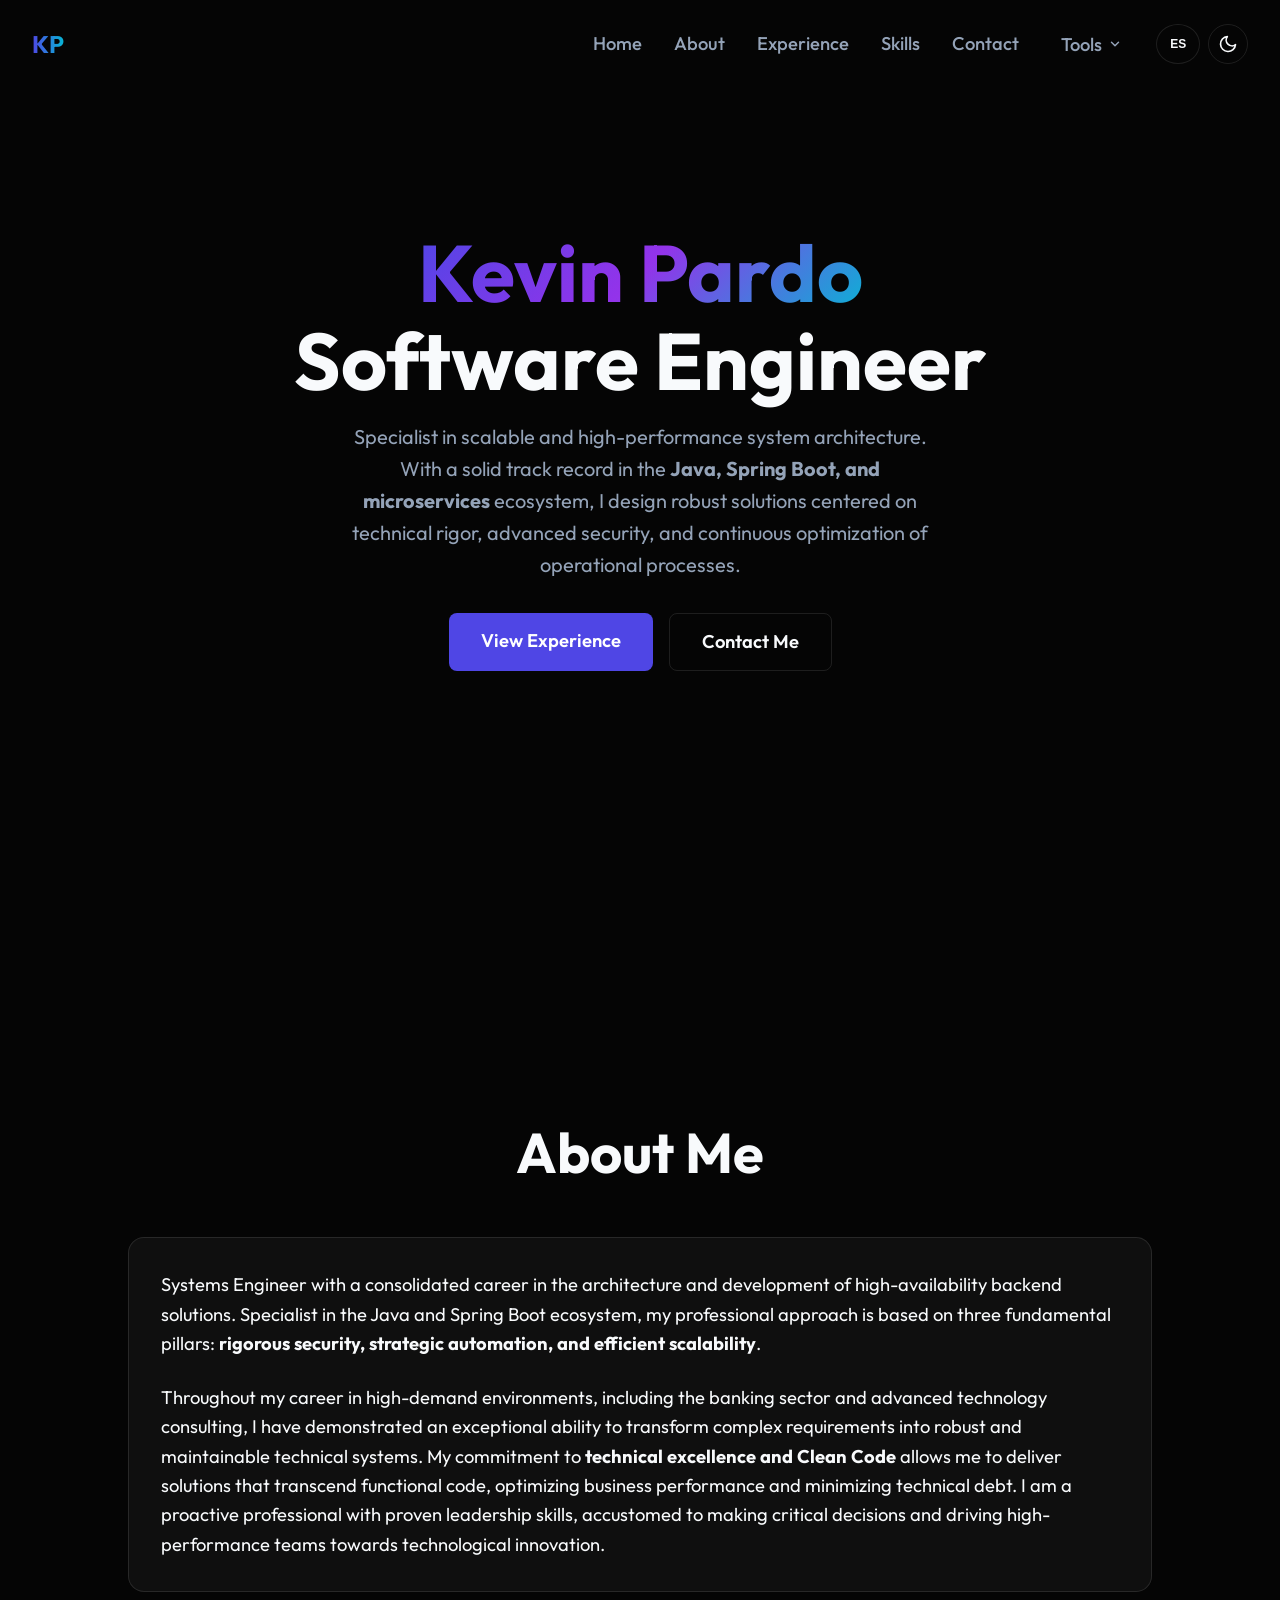
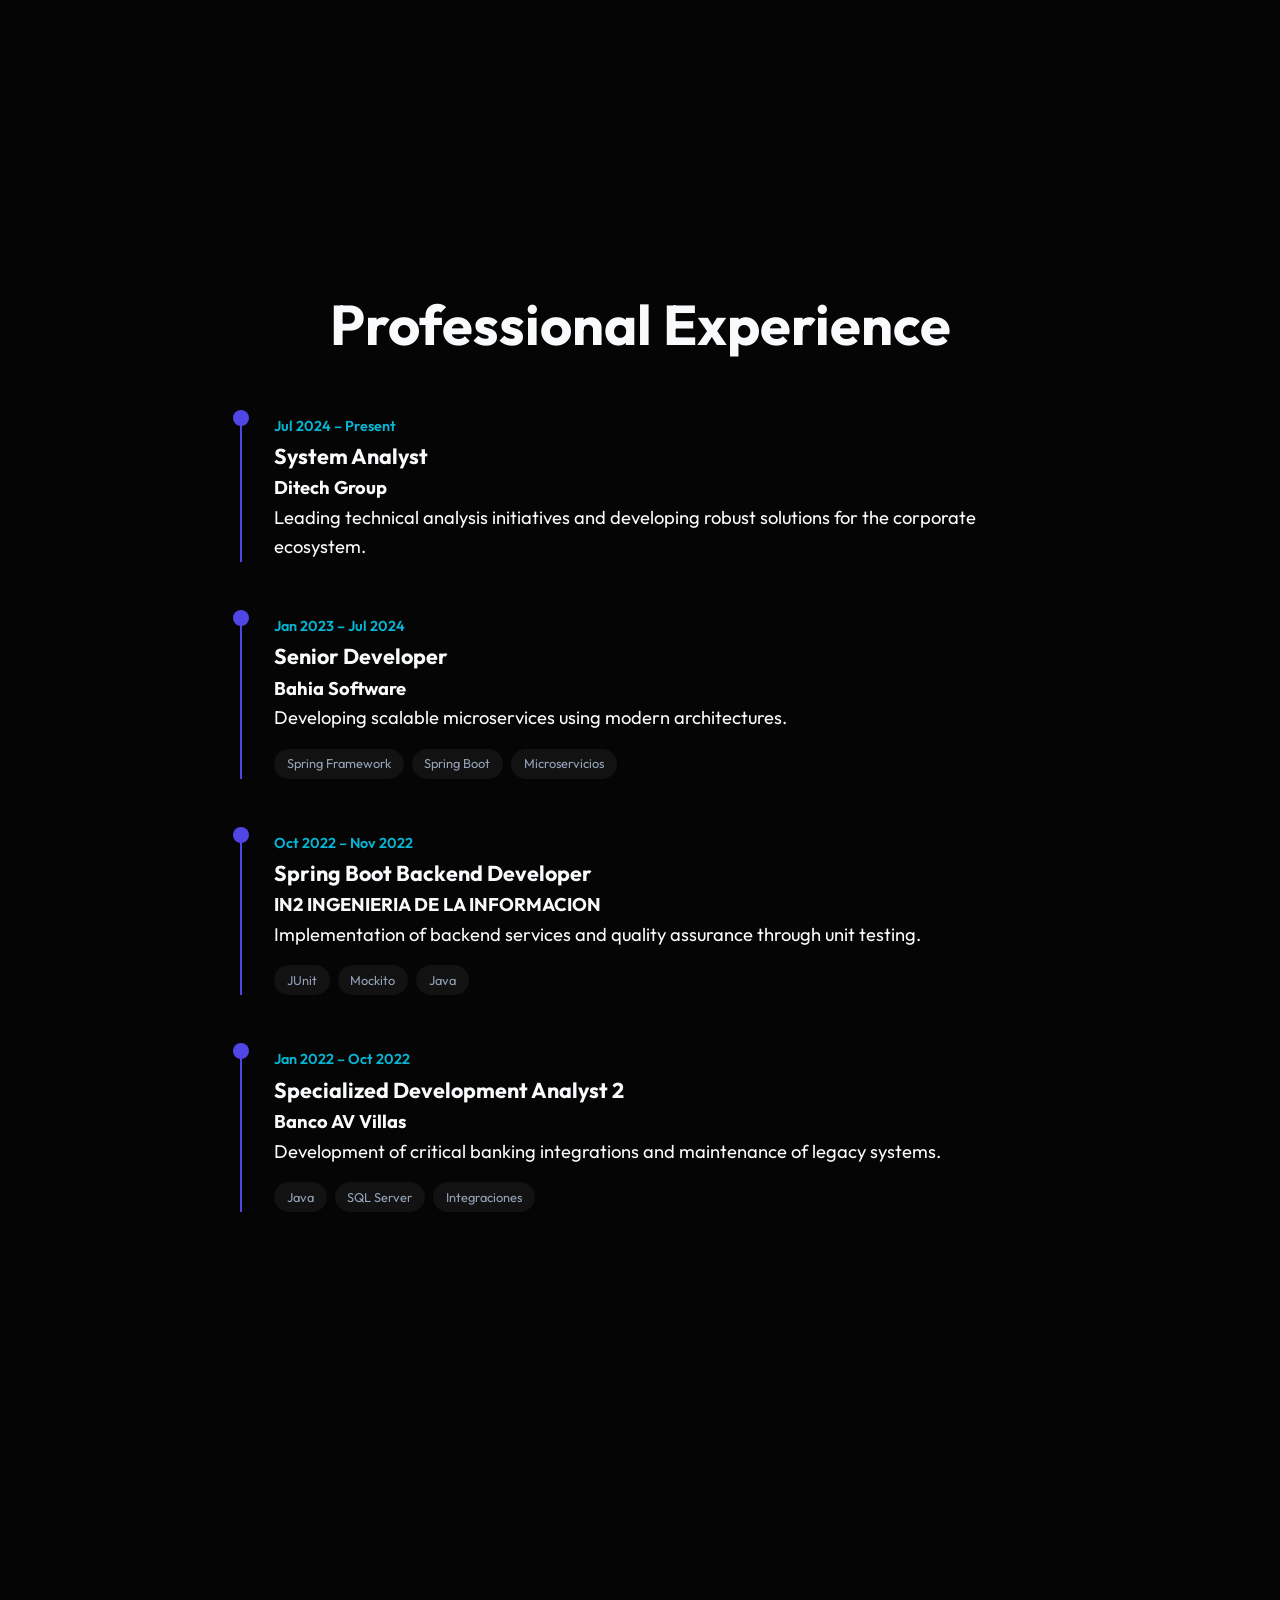
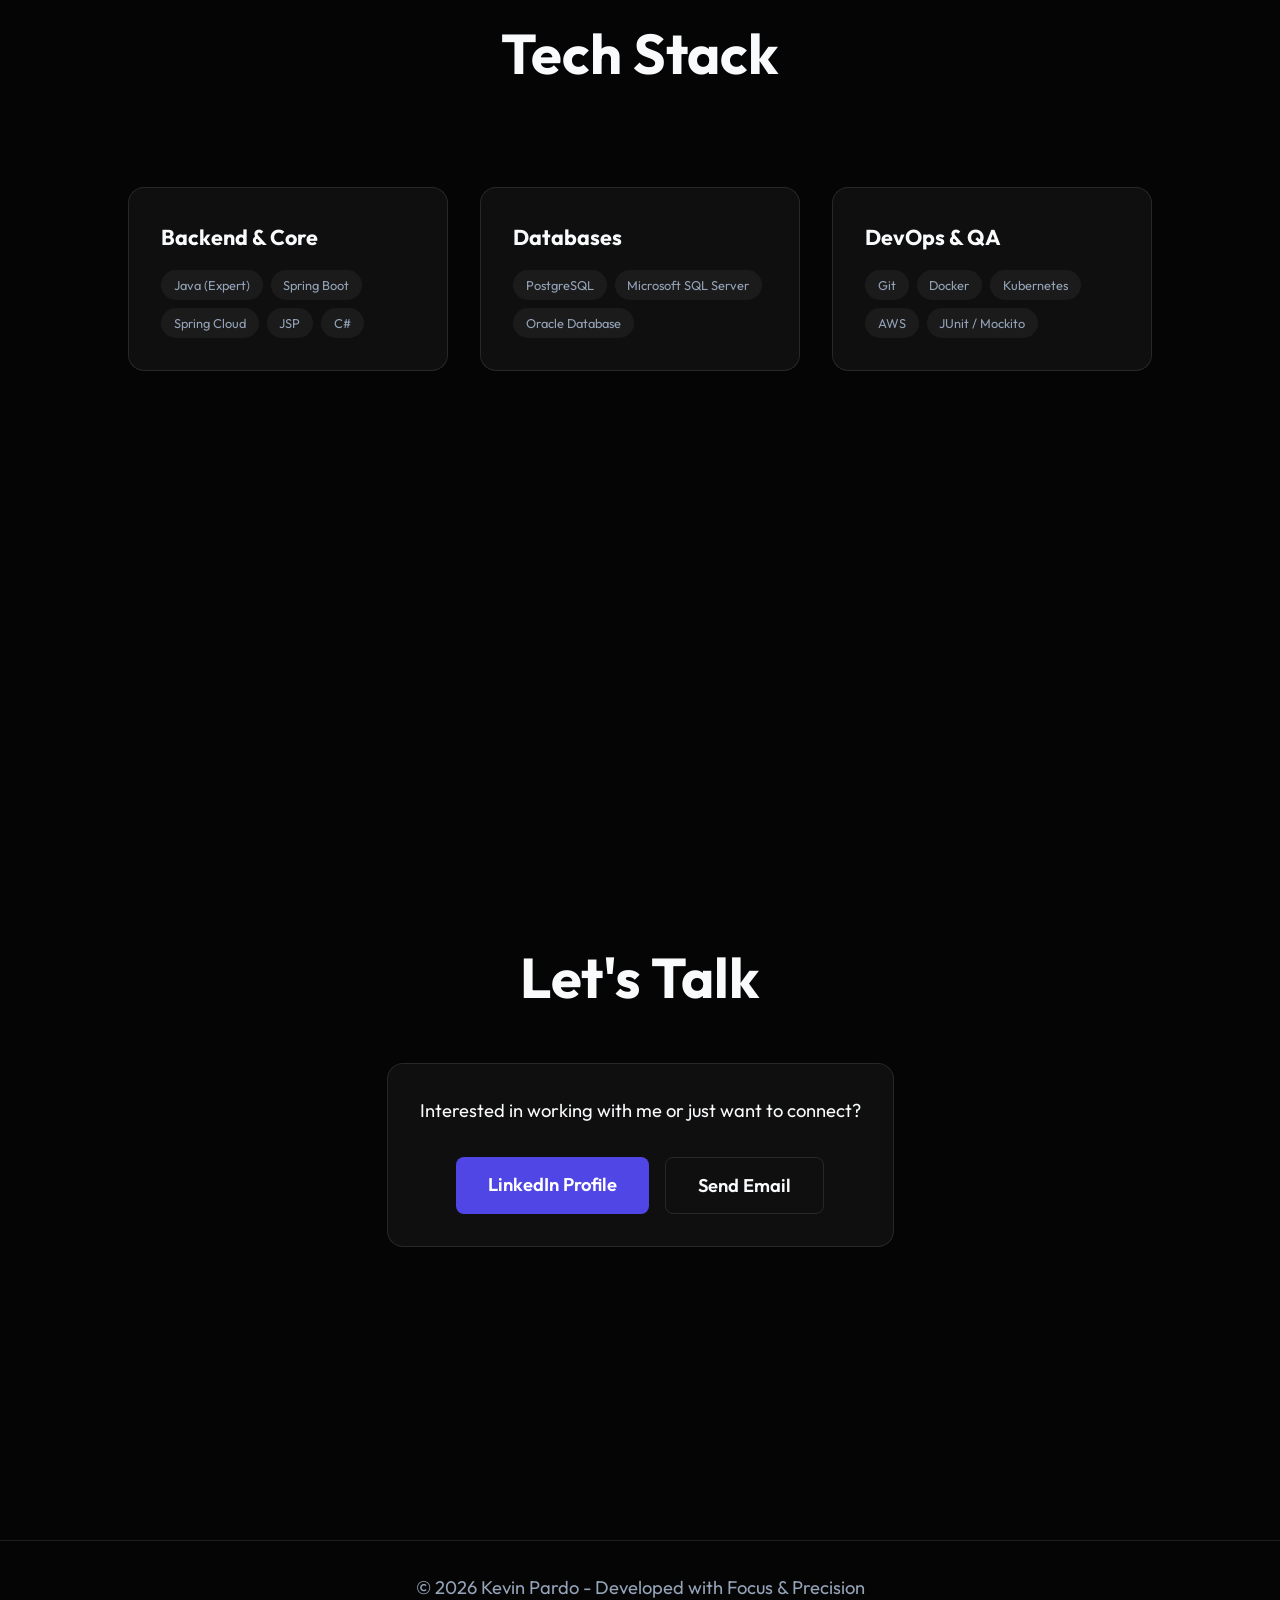
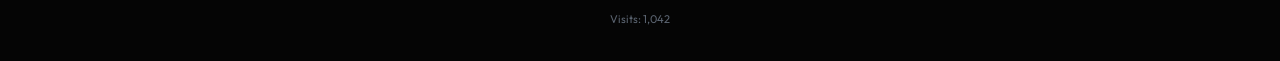
==== index.html @ 91803b1e "adjust responsive menu" ====
<!DOCTYPE html>
<html lang="es">
<head>
    <meta charset="UTF-8">
    <meta name="viewport" content="width=device-width, initial-scale=1.0">
    <title>Kevin Pardo | Software Engineer - Backend Expert</title>
    <meta name="description" content="Portfolio profesional de Kevin Pardo, Software Engineer especializado en Java, Spring Boot y arquitecturas escalables.">
    <link rel="preconnect" href="https://fonts.googleapis.com">
    <link rel="preconnect" href="https://fonts.gstatic.com" crossorigin>
    <link href="https://fonts.googleapis.com/css2?family=Outfit:wght@300;400;600;700&display=swap" rel="stylesheet">
    <link rel="icon" type="image/svg+xml" href="data:image/svg+xml,<svg xmlns=%22http://www.w3.org/2000/svg%22 viewBox=%220 0 100 100%22><rect width=%22100%22 height=%22100%22 rx=%2220%22 fill=%22%23050505%22/><text y=%22.9em%22 font-size=%2270%22 font-family=%22Outfit, sans-serif%22 font-weight=%22700%22 fill=%22%234f46e5%22 x=%2250%%22 text-anchor=%22middle%22>KP</text></svg>">
    <link rel="stylesheet" href="style.css">
</head>
<body>
    <nav>
        <div class="logo">KP</div>
        <button class="mobile-menu-toggle" id="mobile-menu-toggle" type="button"
                aria-label="Abrir menú de navegación" aria-expanded="false" aria-controls="primary-navigation">
            <span></span><span></span><span></span>
        </button>
        <div class="nav-actions">
            <div class="nav-links" id="primary-navigation">
                <a href="#inicio" data-i18n="nav_inicio">Inicio</a>
                <a href="#sobre-mi" data-i18n="nav_sobre_mi">Sobre Mí</a>
                <a href="#experiencia" data-i18n="nav_experiencia">Experiencia</a>
                <a href="#habilidades" data-i18n="nav_habilidades">Habilidades</a>
                <a href="#contacto" data-i18n="nav_contacto">Contacto</a>
                <div class="dropdown">
                    <button class="dropdown-trigger" type="button" aria-expanded="false" aria-haspopup="true">
                        <span data-i18n="nav_herramientas">Herramientas</span>
                        <svg class="dropdown-arrow" xmlns="http://www.w3.org/2000/svg" width="14" height="14" viewBox="0 0 24 24" fill="none" stroke="currentColor" stroke-width="2.5" stroke-linecap="round" stroke-linejoin="round"><path d="m6 9 6 6 6-6"/></svg>
                    </button>
                    <div class="dropdown-menu">
                        <a href="ruleta.html" class="dropdown-item">
                            <span class="dropdown-item-icon">🎡</span>
                            <div class="dropdown-item-text">
                                <span class="dropdown-item-title" data-i18n="tool_ruleta_title">Ruleta</span>
                                <span class="dropdown-item-desc" data-i18n="tool_ruleta_desc">Toma decisiones al azar</span>
                            </div>
                        </a>
                        <a href="amigoSecreto.html" class="dropdown-item">
                            <span class="dropdown-item-icon">🎁</span>
                            <div class="dropdown-item-text">
                                <span class="dropdown-item-title" data-i18n="tool_amigo_title">Amigo Secreto</span>
                                <span class="dropdown-item-desc" data-i18n="tool_amigo_desc">Sorteo de regalos festivo</span>
                            </div>
                        </a>
                    </div>
                </div>
            </div>
            <div style="display: flex; gap: 0.5rem;">
                <button id="lang-toggle" class="theme-toggle" style="font-size: 0.75rem; font-weight: 700; width: auto; padding: 0 0.8rem;" aria-label="Cambiar idioma">
                    EN
                </button>
                <button id="theme-toggle" class="theme-toggle" aria-label="Cambiar tema">
                    <svg id="moon-icon" xmlns="http://www.w3.org/2000/svg" width="20" height="20" viewBox="0 0 24 24" fill="none" stroke="currentColor" stroke-width="2" stroke-linecap="round" stroke-linejoin="round"><path d="M21 12.79A9 9 0 1 1 11.21 3 7 7 0 0 0 21 12.79z"></path></svg>
                    <svg id="sun-icon" style="display:none" xmlns="http://www.w3.org/2000/svg" width="20" height="20" viewBox="0 0 24 24" fill="none" stroke="currentColor" stroke-width="2" stroke-linecap="round" stroke-linejoin="round"><circle cx="12" cy="12" r="5"></circle><line x1="12" y1="1" x2="12" y2="3"></line><line x1="12" y1="21" x2="12" y2="23"></line><line x1="4.22" y1="4.22" x2="5.64" y2="5.64"></line><line x1="18.36" y1="18.36" x2="19.78" y2="19.78"></line><line x1="1" y1="12" x2="3" y2="12"></line><line x1="21" y1="12" x2="23" y2="12"></line><line x1="4.22" y1="19.78" x2="5.64" y2="18.36"></line><line x1="18.36" y1="5.64" x2="19.78" y2="4.22"></line></svg>
                </button>
            </div>
        </div>
    </nav>

    <main>
        <section id="inicio" class="hero">
            <h1 class="animate-fade-in" data-i18n="hero_title"><span class="gradient-text">Kevin Pardo</span><br>Software Engineer</h1>
            <p class="animate-fade-in" data-i18n="hero_p">Especialista en la arquitectura de sistemas escalables y de alto rendimiento. Con una sólida trayectoria en el ecosistema <strong>Java, Spring Boot y microservicios</strong>, diseño soluciones robustas centradas en el rigor técnico, la seguridad avanzada y la optimización continua de procesos operativos.</p>
            <div class="cta-buttons animate-fade-in">
                <a href="#experiencia" class="btn btn-primary" data-i18n="hero_btn_exp">Ver Experiencia</a>
                <a href="#contacto" class="btn btn-outline" data-i18n="hero_btn_contact">Contactar</a>
            </div>
        </section>

        <section id="sobre-mi">
            <h2 class="animate-fade-in" data-i18n="about_title">Sobre Mí</h2>
            <div class="glass card animate-fade-in">
                <p style="margin-bottom: 1.5rem;" data-i18n="about_p1">Ingeniero de Sistemas con una trayectoria consolidada en la arquitectura y desarrollo de soluciones backend de alta disponibilidad. Especialista en el ecosistema Java y Spring Boot, mi enfoque profesional se sustenta en tres pilares fundamentales: <strong>seguridad rigurosa, automatización estratégica y escalabilidad eficiente</strong>.</p>
                <p data-i18n="about_p2">A lo largo de mi carrera en entornos de alta exigencia, incluyendo el sector bancario y la consultoría tecnológica avanzada, he demostrado una capacidad excepcional para transformar requisitos complejos en sistemas técnicos robustos y mantenibles. Mi compromiso con la <strong>excelencia técnica y el Código Limpio (Clean Code)</strong> me permite entregar soluciones que trascienden el código funcional, optimizando el rendimiento del negocio y minimizando la deuda técnica. Soy un profesional proactivo con habilidades de liderazgo contrastadas, habituado a la toma de decisiones críticas y a impulsar equipos de alto rendimiento hacia la innovación tecnológica.</p>
            </div>
        </section>

        <section id="experiencia">
            <h2 class="animate-fade-in" data-i18n="exp_title">Experiencia Profesional</h2>
            <div class="timeline animate-fade-in">
                <div class="timeline-item animate-fade-in">
                    <span class="date" data-i18n="exp_date1">Jul 2024 – Actualidad</span>
                    <h3 data-i18n="exp_role1">Analista de Sistema</h3>
                    <p><strong data-i18n="exp_company1">Ditech Group</strong></p>
                    <p data-i18n="exp_desc1">Liderando iniciativas de análisis técnico y desarrollo de soluciones robustas para el ecosistema corporativo.</p>
                </div>
                <div class="timeline-item animate-fade-in">
                    <span class="date" data-i18n="exp_date2">Ene 2023 – Jul 2024</span>
                    <h3 data-i18n="exp_role2">Desarrollador Sénior</h3>
                    <p><strong data-i18n="exp_company2">Bahia Software</strong></p>
                    <p data-i18n="exp_desc2">Desarrollo de microservicios escalables utilizando arquitecturas modernas.</p>
                    <div class="tech-badges">
                        <span class="badge">Spring Framework</span>
                        <span class="badge">Spring Boot</span>
                        <span class="badge">Microservicios</span>
                    </div>
                </div>
                <div class="timeline-item animate-fade-in">
                    <span class="date" data-i18n="exp_date3">Oct 2022 – Nov 2022</span>
                    <h3 data-i18n="exp_role3">Desarrollador Back-end Spring Boot</h3>
                    <p><strong data-i18n="exp_company3">IN2 INGENIERIA DE LA INFORMACION</strong></p>
                    <p data-i18n="exp_desc3">Implementación de servicios backend y aseguramiento de calidad mediante pruebas unitarias.</p>
                    <div class="tech-badges">
                        <span class="badge">JUnit</span>
                        <span class="badge">Mockito</span>
                        <span class="badge">Java</span>
                    </div>
                </div>
                <div class="timeline-item animate-fade-in">
                    <span class="date" data-i18n="exp_date4">Ene 2022 – Oct 2022</span>
                    <h3 data-i18n="exp_role4">Analista de Desarrollo Especializado 2</h3>
                    <p><strong data-i18n="exp_company4">Banco AV Villas</strong></p>
                    <p data-i18n="exp_desc4">Desarrollo de integraciones bancarias críticas y mantenimiento de sistemas legacy.</p>
                    <div class="tech-badges">
                        <span class="badge">Java</span>
                        <span class="badge">SQL Server</span>
                        <span class="badge">Integraciones</span>
                    </div>
                </div>
            </div>
        </section>

        <section id="habilidades">
            <h2 class="animate-fade-in" data-i18n="skills_title">Tech Stack</h2>
            <div class="grid">
                <div class="glass card animate-fade-in">
                    <h3 data-i18n="skills_cat1">Backend & Core</h3>
                    <div class="tech-badges">
                        <span class="badge">Java (Expert)</span>
                        <span class="badge">Spring Boot</span>
                        <span class="badge">Spring Cloud</span>
                        <span class="badge">JSP</span>
                        <span class="badge">C#</span>
                    </div>
                </div>
                <div class="glass card animate-fade-in">
                    <h3 data-i18n="skills_cat2">Bases de Datos</h3>
                    <div class="tech-badges">
                        <span class="badge">PostgreSQL</span>
                        <span class="badge">Microsoft SQL Server</span>
                        <span class="badge">Oracle Database</span>
                    </div>
                </div>
                <div class="glass card animate-fade-in">
                    <h3 data-i18n="skills_cat3">DevOps & QA</h3>
                    <div class="tech-badges">
                        <span class="badge">Git</span>
                        <span class="badge">Docker</span>
                        <span class="badge">Kubernetes</span>
                        <span class="badge">AWS</span>
                        <span class="badge">JUnit / Mockito</span>
                    </div>
                </div>
            </div>
        </section>

        <section id="contacto">
            <h2 class="animate-fade-in" data-i18n="contact_title">Hablemos</h2>
            <div class="glass card animate-fade-in" style="max-width: 600px; margin: 0 auto; text-align: center;">
                <p data-i18n="contact_p">¿Interesado en trabajar conmigo o simplemente quieres conectar?</p>
                <div class="cta-buttons" style="margin-top: 2rem;">
                    <a href="https://www.linkedin.com/in/kevinpardo25/" target="_blank" class="btn btn-primary" data-i18n="contact_btn_li">LinkedIn Profile</a>
                    <a href="mailto:correo@ejemplo.com" class="btn btn-outline" data-i18n="contact_btn_mail">Enviar Email</a>
                </div>
            </div>
        </section>
    </main>

    <footer style="padding: 2rem; text-align: center; color: var(--text-muted); border-top: 1px solid var(--glass-border);">
        <p data-i18n="footer_text">&copy; 2026 Kevin Pardo - Desarrollado con Foco y Precisión</p>
        <p style="font-size: 0.7rem; margin-top: 0.5rem; opacity: 0.6;"><span data-i18n="visits_label">Visitas</span>: <span id="visit-count">...</span></p>
    </footer>

    <script src="script.js"></script>
    <script src="mobile-menu.js"></script>
</body>
</html>
---- style.css ----
:root {
    --bg-color: #050505;
    --card-bg: rgba(20, 20, 20, 0.7);
    --primary-color: #4f46e5;
    --secondary-color: #9333ea;
    --accent-color: #06b6d4;
    --text-main: #f8fafc;
    --text-muted: #94a3b8;
    --glass-border: rgba(255, 255, 255, 0.1);
    --font-family: 'Outfit', sans-serif;
    --nav-bg: rgba(5, 5, 5, 0.8);
    --h2-size: clamp(2rem, 5vw, 3.5rem);
    --p-size: 1.15rem;
}

[data-theme="light"] {
    --bg-color: #f8fafc;
    --card-bg: rgba(255, 255, 255, 0.7);
    --primary-color: #4f46e5;
    --secondary-color: #7c3aed;
    --accent-color: #0891b2;
    --text-main: #0f172a;
    --text-muted: #64748b;
    --glass-border: rgba(0, 0, 0, 0.1);
    --nav-bg: rgba(248, 250, 252, 0.8);
}

* {
    margin: 0;
    padding: 0;
    box-sizing: border-box;
}

body {
    background-color: var(--bg-color);
    color: var(--text-main);
    font-family: var(--font-family);
    font-size: var(--p-size);
    line-height: 1.6;
    overflow-x: hidden;
    transition: background-color 0.3s, color 0.3s;
}

/* Glassmorphism utility */
.glass {
    background: var(--card-bg);
    backdrop-filter: blur(12px);
    -webkit-backdrop-filter: blur(12px);
    border: 1px solid var(--glass-border);
    border-radius: 16px;
}

/* Base animations */
.animate-fade-in {
    opacity: 0;
    transform: translateY(20px);
    transition: opacity 0.6s ease, transform 0.6s ease;
}

.animate-fade-in.visible {
    opacity: 1;
    transform: translateY(0);
}

/* Navigation */
nav {
    position: fixed;
    top: 0;
    width: 100%;
    padding: 1.5rem 2rem;
    z-index: 1000;
    display: flex;
    justify-content: space-between;
    align-items: center;
    transition: background 0.3s;
}

nav.scrolled {
    background: var(--nav-bg);
    backdrop-filter: blur(8px);
}

/* Theme Toggle styles */
.theme-toggle {
    background: none;
    border: 1px solid var(--glass-border);
    color: var(--text-main);
    padding: 0.5rem;
    border-radius: 50%;
    cursor: pointer;
    display: flex;
    align-items: center;
    justify-content: center;
    transition: all 0.3s;
    width: 40px;
    height: 40px;
}

.theme-toggle:hover {
    background: rgba(255, 255, 255, 0.1);
    transform: scale(1.1);
}

.nav-actions {
    display: flex;
    align-items: center;
    gap: 1.5rem;
}

.logo {
    font-size: 1.5rem;
    font-weight: 700;
    background: linear-gradient(to right, var(--primary-color), var(--accent-color));
    -webkit-background-clip: text;
    background-clip: text;
    -webkit-text-fill-color: transparent;
}

.nav-links {
    display: flex;
    align-items: center;
    gap: 2rem;
}

.nav-links a {
    color: var(--text-muted);
    text-decoration: none;
    font-weight: 500;
    transition: color 0.3s;
}

.nav-links a:hover {
    color: var(--text-main);
}

/* Dropdown Menu */
.dropdown {
    position: relative;
    display: inline-flex;
    align-items: center;
}

.dropdown-trigger {
    background: none;
    border: none;
    font-family: inherit;
    font-size: inherit;
    font-weight: 500;
    color: var(--text-muted);
    cursor: pointer;
    display: inline-flex;
    align-items: center;
    gap: 0.35rem;
    padding: 0.35rem 0.65rem;
    border-radius: 8px;
    transition: color 0.3s, background 0.3s;
}

.dropdown-trigger:hover,
.dropdown.open .dropdown-trigger,
.dropdown:hover .dropdown-trigger {
    color: var(--text-main);
    background: rgba(255, 255, 255, 0.05);
}

.dropdown-arrow {
    transition: transform 0.3s ease;
}

.dropdown:hover .dropdown-arrow,
.dropdown.open .dropdown-arrow {
    transform: rotate(180deg);
}

.dropdown-menu {
    position: absolute;
    top: calc(100% + 0.75rem);
    right: 0;
    min-width: 230px;
    background: var(--card-bg);
    backdrop-filter: blur(16px);
    -webkit-backdrop-filter: blur(16px);
    border: 1px solid var(--glass-border);
    border-radius: 14px;
    padding: 0.5rem;
    box-shadow: 0 16px 36px rgba(0, 0, 0, 0.4);
    opacity: 0;
    visibility: hidden;
    transform: translateY(8px);
    transition: opacity 0.25s ease, transform 0.25s ease, visibility 0.25s;
    z-index: 1001;
    pointer-events: none;
}

.dropdown:hover .dropdown-menu,
.dropdown.open .dropdown-menu {
    opacity: 1;
    visibility: visible;
    transform: translateY(0);
    pointer-events: auto;
}

.dropdown-item {
    display: flex;
    align-items: center;
    gap: 0.75rem;
    padding: 0.65rem 0.85rem;
    border-radius: 10px;
    text-decoration: none;
    transition: background 0.2s, transform 0.2s;
}

.dropdown-item:hover {
    background: rgba(255, 255, 255, 0.08);
    transform: translateX(3px);
}

[data-theme="light"] .dropdown-item:hover {
    background: rgba(0, 0, 0, 0.05);
}

.dropdown-item-icon {
    font-size: 1.25rem;
    display: flex;
    align-items: center;
    justify-content: center;
    width: 34px;
    height: 34px;
    border-radius: 8px;
    background: rgba(79, 70, 229, 0.15);
    border: 1px solid rgba(79, 70, 229, 0.3);
    flex-shrink: 0;
}

.dropdown-item-text {
    display: flex;
    flex-direction: column;
    text-align: left;
}

.dropdown-item-title {
    font-size: 0.95rem;
    font-weight: 600;
    color: var(--text-main);
    line-height: 1.2;
}

.dropdown-item-desc {
    font-size: 0.75rem;
    color: var(--text-muted);
    line-height: 1.3;
    margin-top: 2px;
}

/* Sections */
section {
    padding: 80px 10% 80px;
    min-height: 100vh;
    height: auto;
    display: flex;
    flex-direction: column;
    justify-content: center;
    box-sizing: border-box;
}

section h2 {
    font-size: var(--h2-size);
    margin-bottom: 2.5rem;
    text-align: center;
}

/* Hero Section */
.hero {
    text-align: center;
    position: relative;
}

.hero h1 {
    font-size: clamp(3rem, 8vw, 5rem);
    line-height: 1.1;
    margin-bottom: 1rem;
}

.gradient-text {
    background: linear-gradient(135deg, var(--primary-color), var(--secondary-color), var(--accent-color));
    -webkit-background-clip: text;
    background-clip: text;
    -webkit-text-fill-color: transparent;
}

.hero p {
    font-size: 1.25rem;
    color: var(--text-muted);
    max-width: 600px;
    margin: 0 auto 2rem;
}

.cta-buttons {
    display: flex;
    gap: 1rem;
    justify-content: center;
}

.btn {
    padding: 0.8rem 2rem;
    border-radius: 8px;
    text-decoration: none;
    font-weight: 600;
    transition: all 0.3s;
}

.btn-primary {
    background: var(--primary-color);
    color: white;
}

.btn-primary:hover {
    background: var(--secondary-color);
    box-shadow: 0 0 20px rgba(79, 70, 229, 0.4);
}

.btn-outline {
    border: 1px solid var(--glass-border);
    color: var(--text-main);
}

.btn-outline:hover {
    background: rgba(255, 255, 255, 0.1);
}

/* Cards & Layout */
.grid {
    display: grid;
    grid-template-columns: repeat(auto-fit, minmax(300px, 1fr));
    gap: 2rem;
    margin-top: 3rem;
}

.card {
    padding: 2rem;
    transition: transform 0.3s, box-shadow 0.3s;
}

.card:hover {
    transform: translateY(-10px);
    box-shadow: 0 10px 30px rgba(0, 0, 0, 0.5);
}

/* Experience Timeline */
.timeline {
    position: relative;
    max-width: 800px;
    margin: 0 auto;
}

.timeline-item {
    margin-bottom: 3rem;
    padding-left: 2rem;
    border-left: 2px solid var(--primary-color);
    position: relative;
}

.timeline-item::before {
    content: '';
    position: absolute;
    left: -9px;
    top: 0;
    width: 16px;
    height: 16px;
    background: var(--primary-color);
    border-radius: 50%;
}

.date {
    font-size: 0.9rem;
    color: var(--accent-color);
    font-weight: 600;
}

/* Tech Badges */
.tech-badges {
    display: flex;
    flex-wrap: wrap;
    gap: 0.5rem;
    margin-top: 1rem;
}

.badge {
    background: rgba(255, 255, 255, 0.05);
    padding: 0.3rem 0.8rem;
    border-radius: 20px;
    font-size: 0.8rem;
    color: var(--text-muted);
}

/* Responsive navigation and layout */
.mobile-menu-toggle {
    display: none;
    flex-direction: column;
    justify-content: center;
    align-items: center;
    gap: 5px;
    width: 42px;
    height: 42px;
    flex-shrink: 0;
    padding: 8px;
    border: 1px solid var(--glass-border);
    border-radius: 10px;
    color: var(--text-main);
    background: var(--card-bg);
    cursor: pointer;
}

.mobile-menu-toggle span {
    display: block;
    width: 20px;
    height: 2px;
    border-radius: 2px;
    background: currentColor;
    transition: transform 0.2s ease, opacity 0.2s ease;
}

.mobile-menu-toggle[aria-expanded="true"] span:nth-child(1) {
    transform: translateY(7px) rotate(45deg);
}
.mobile-menu-toggle[aria-expanded="true"] span:nth-child(2) {
    opacity: 0;
}
.mobile-menu-toggle[aria-expanded="true"] span:nth-child(3) {
    transform: translateY(-7px) rotate(-45deg);
}

.nav-links a:focus-visible,
.dropdown-trigger:focus-visible,
.mobile-menu-toggle:focus-visible,
.theme-toggle:focus-visible {
    outline: 2px solid var(--accent-color);
    outline-offset: 3px;
}

@media (max-width: 1024px) {
    nav {
        padding: 1rem 1.25rem;
        gap: 1rem;
    }

    .nav-actions {
        gap: 0.75rem;
    }

    .nav-links {
        gap: 1rem;
    }
}

@media (max-width: 768px) {
    nav {
        padding: 0.75rem 1rem;
        min-height: 68px;
    }

    .logo {
        font-size: 1.35rem;
    }

    .mobile-menu-toggle {
        display: flex;
        margin-left: auto;
    }

    .nav-actions {
        display: contents;
    }

    .nav-actions > div:last-child {
        margin-left: 0;
        gap: 0.4rem !important;
    }

    .theme-toggle {
        width: 38px;
        height: 38px;
    }

    #lang-toggle {
        min-width: 42px;
        padding: 0 0.55rem !important;
    }

    .nav-links {
        display: none;
        position: absolute;
        top: calc(100% + 0.5rem);
        left: 0.75rem;
        right: 0.75rem;
        max-height: calc(100vh - 90px);
        overflow-y: auto;
        flex-direction: column;
        align-items: stretch;
        gap: 0.25rem;
        padding: 0.75rem;
        border: 1px solid var(--glass-border);
        border-radius: 14px;
        background: var(--nav-bg);
        backdrop-filter: blur(16px);
        -webkit-backdrop-filter: blur(16px);
        box-shadow: 0 16px 36px rgba(0, 0, 0, 0.35);
    }

    .nav-links.mobile-open {
        display: flex;
    }

    .nav-links > a {
        display: block;
        padding: 0.75rem 0.85rem;
        border-radius: 8px;
    }

    .nav-links > a:hover {
        background: rgba(255, 255, 255, 0.06);
    }

    .dropdown {
        display: block;
        width: 100%;
    }

    .dropdown-trigger {
        width: 100%;
        justify-content: space-between;
        padding: 0.75rem 0.85rem;
    }

    .dropdown-menu {
        position: static;
        display: none;
        min-width: 0;
        width: 100%;
        margin-top: 0.25rem;
        opacity: 1;
        visibility: visible;
        transform: none;
        pointer-events: auto;
        box-shadow: none;
        background: transparent;
        backdrop-filter: none;
        -webkit-backdrop-filter: none;
    }

    .dropdown.open .dropdown-menu {
        display: block;
    }

    section {
        padding: 88px 5% 48px;
        min-height: auto;
    }

    .hero {
        min-height: 100vh;
    }

    .hero h1 {
        font-size: clamp(2.4rem, 10vw, 3.5rem);
        overflow-wrap: anywhere;
    }

    .hero p {
        font-size: 1.05rem;
    }

    .cta-buttons {
        flex-wrap: wrap;
    }

    .btn {
        padding: 0.75rem 1.1rem;
    }

    .grid {
        grid-template-columns: minmax(0, 1fr);
        gap: 1rem;
    }

    .card {
        padding: 1.25rem;
    }

    section h2 {
        margin-bottom: 1.75rem;
    }
}

@media (max-width: 380px) {
    nav {
        padding-inline: 0.65rem;
        gap: 0.5rem;
    }

    .nav-actions > div:last-child {
        gap: 0.25rem !important;
    }

    .theme-toggle {
        width: 34px;
        height: 34px;
    }
}
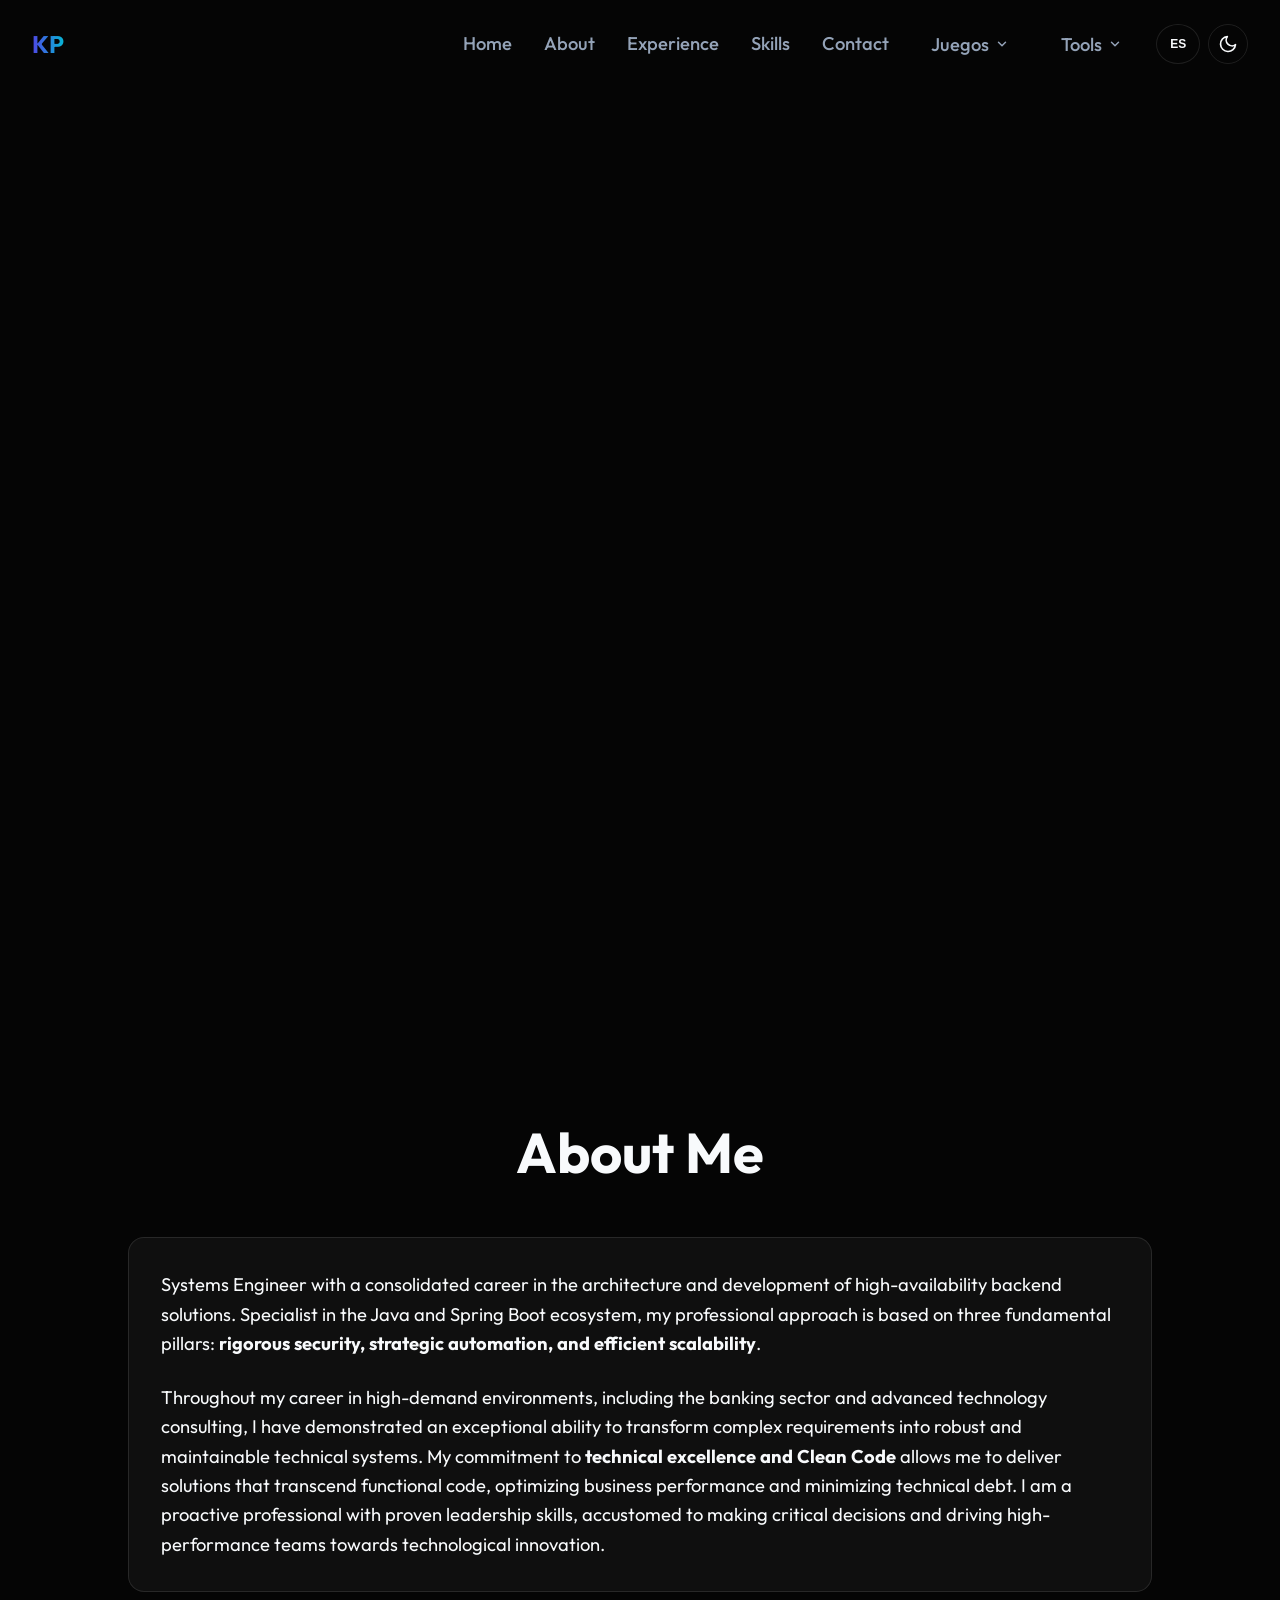
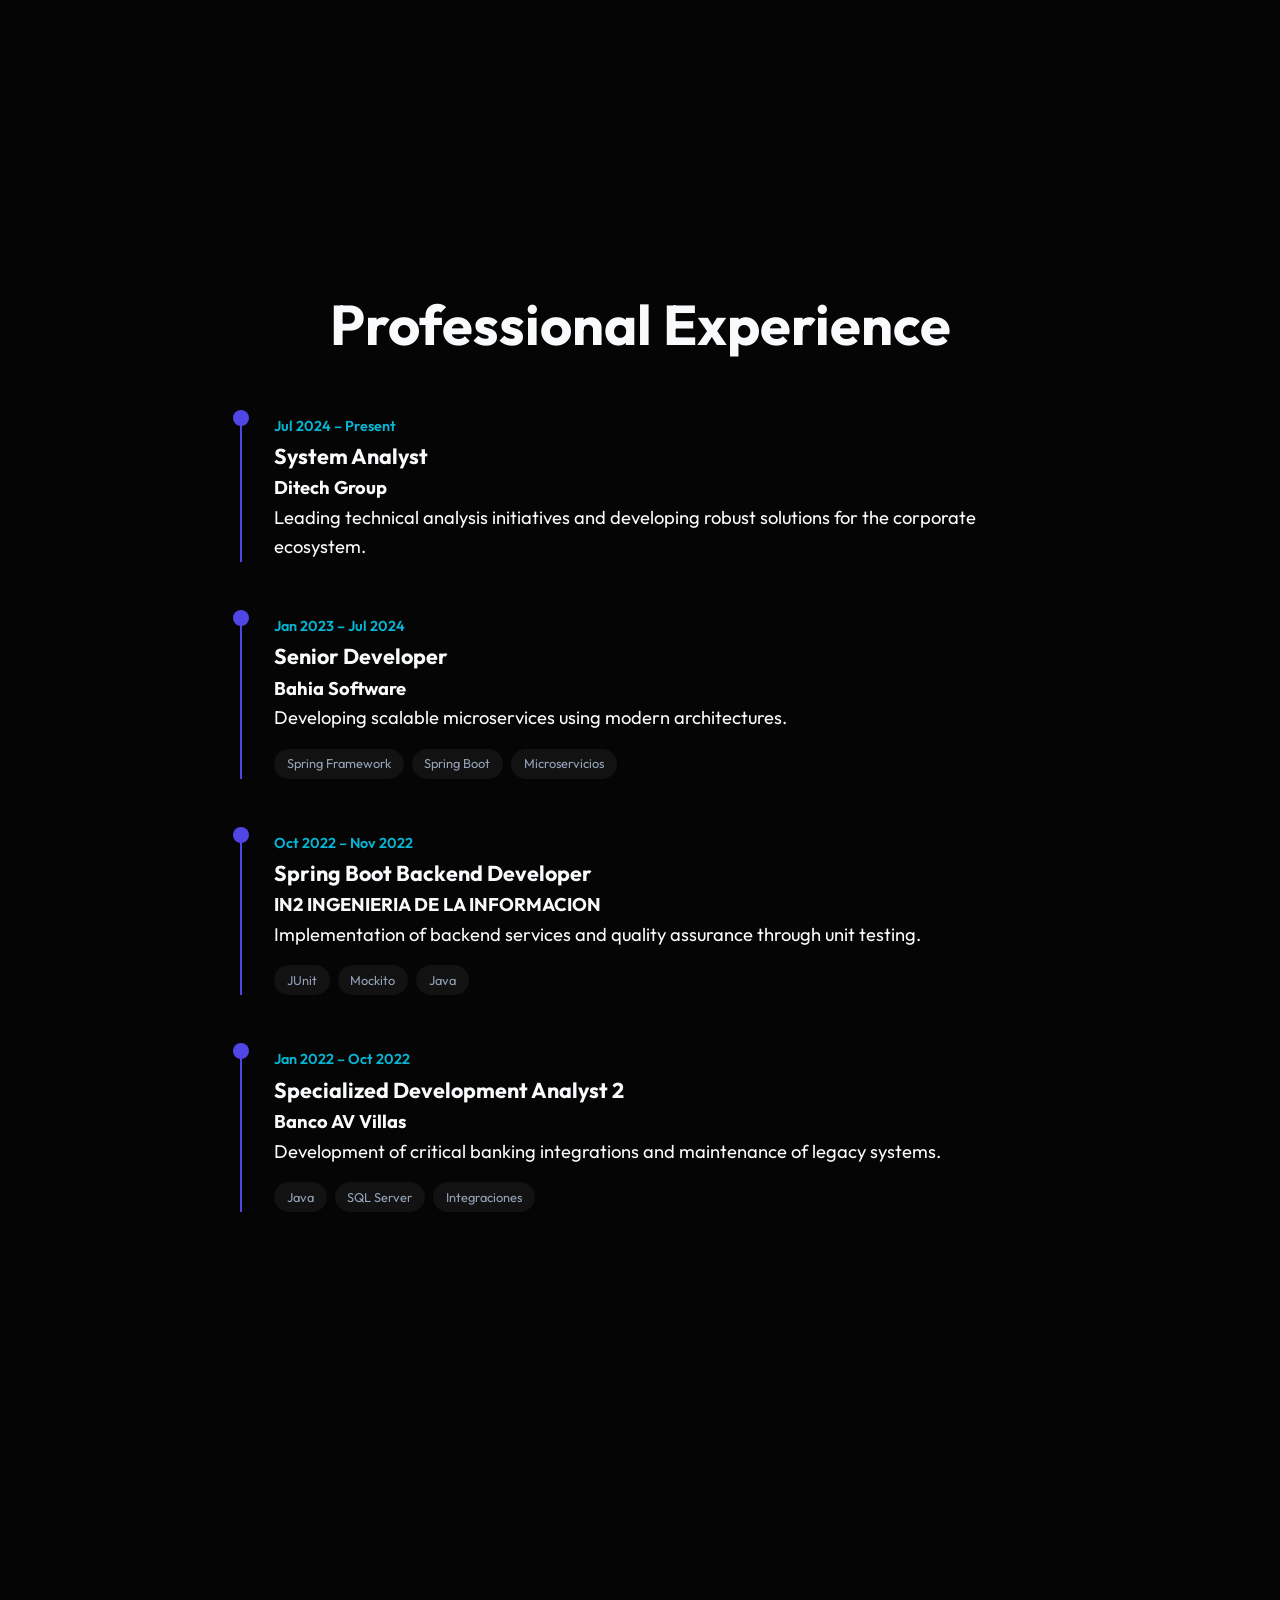
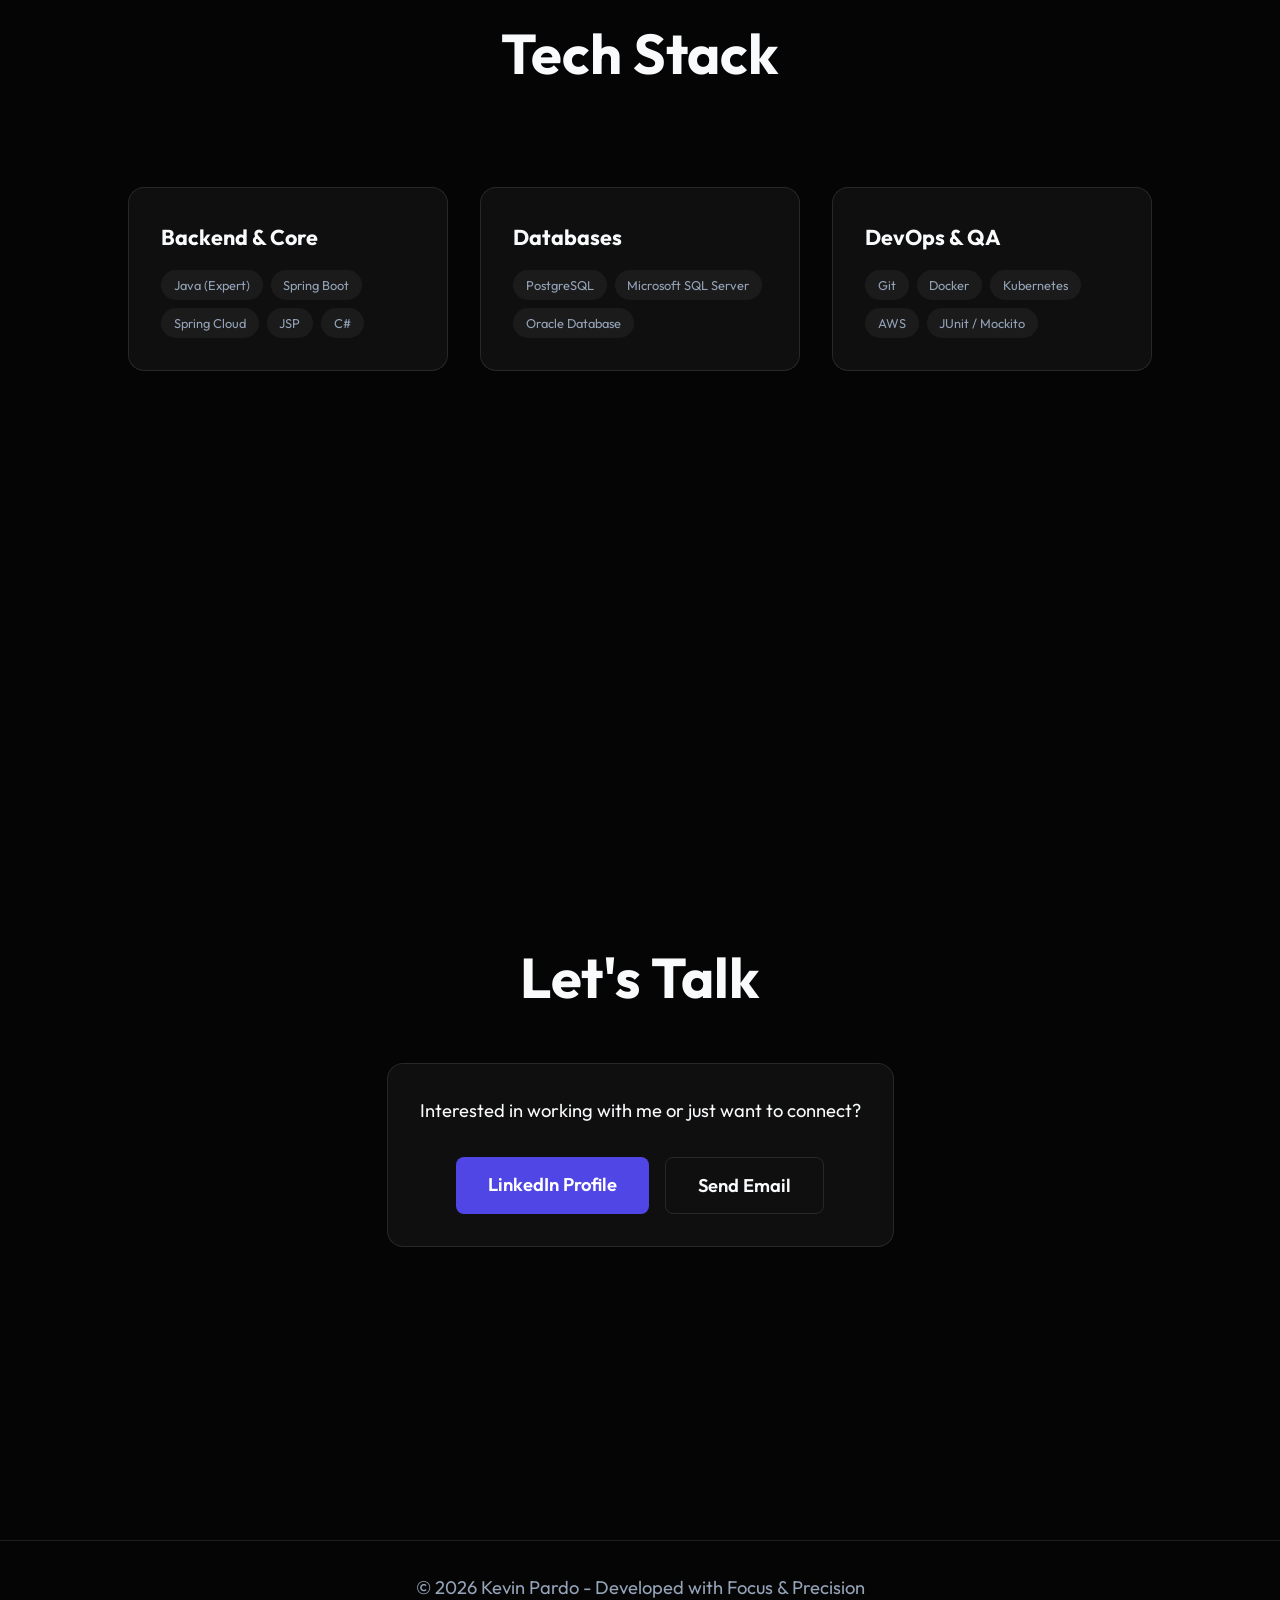
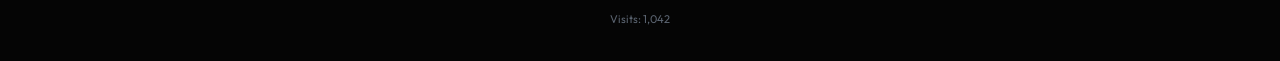
==== commit 3a10a16a: "change tools and games" ====
--- a/index.html
+++ b/index.html
@@ -25,24 +25,71 @@
                 <a href="#experiencia" data-i18n="nav_experiencia">Experiencia</a>
                 <a href="#habilidades" data-i18n="nav_habilidades">Habilidades</a>
                 <a href="#contacto" data-i18n="nav_contacto">Contacto</a>
+                
+                <!-- Menú Desplegable: Juegos -->
+                <div class="dropdown">
+                    <button class="dropdown-trigger" type="button" aria-expanded="false" aria-haspopup="true">
+                        <span data-i18n="nav_juegos">Juegos</span>
+                        <svg class="dropdown-arrow" xmlns="http://www.w3.org/2000/svg" width="14" height="14" viewBox="0 0 24 24" fill="none" stroke="currentColor" stroke-width="2.5" stroke-linecap="round" stroke-linejoin="round"><path d="m6 9 6 6 6-6"/></svg>
+                    </button>
+                    <div class="dropdown-menu">
+                        <a href="ruleta.html" class="dropdown-item">
+                            <span class="dropdown-item-icon">🎡</span>
+                            <div class="dropdown-item-text">
+                                <span class="dropdown-item-title" data-i18n="tool_ruleta_title">Ruleta</span>
+                                <span class="dropdown-item-desc" data-i18n="tool_ruleta_desc">Toma decisiones al azar</span>
+                            </div>
+                        </a>
+                        <a href="amigoSecreto.html" class="dropdown-item">
+                            <span class="dropdown-item-icon">🎁</span>
+                            <div class="dropdown-item-text">
+                                <span class="dropdown-item-title" data-i18n="tool_amigo_title">Amigo Secreto</span>
+                                <span class="dropdown-item-desc" data-i18n="tool_amigo_desc">Sorteo de regalos</span>
+                            </div>
+                        </a>
+                        <a href="encuentraImpostor.html" class="dropdown-item">
+                            <span class="dropdown-item-icon">🕵️</span>
+                            <div class="dropdown-item-text">
+                                <span class="dropdown-item-title" data-i18n="tool_impostor_title">Encuentra al impostor</span>
+                                <span class="dropdown-item-desc" data-i18n="tool_impostor_desc">Descubre al impostor</span>
+                            </div>
+                        </a>
+                        <a href="quienMasProbable.html" class="dropdown-item">
+                            <span class="dropdown-item-icon">👥</span>
+                            <div class="dropdown-item-text">
+                                <span class="dropdown-item-title" data-i18n="tool_probable_title">Quien + probable</span>
+                                <span class="dropdown-item-desc" data-i18n="tool_probable_desc">Quien es mas probable</span>
+                            </div>
+                        </a>
+                    </div>
+                </div>
+
+                <!-- Menú Desplegable: Herramientas -->
                 <div class="dropdown">
                     <button class="dropdown-trigger" type="button" aria-expanded="false" aria-haspopup="true">
                         <span data-i18n="nav_herramientas">Herramientas</span>
                         <svg class="dropdown-arrow" xmlns="http://www.w3.org/2000/svg" width="14" height="14" viewBox="0 0 24 24" fill="none" stroke="currentColor" stroke-width="2.5" stroke-linecap="round" stroke-linejoin="round"><path d="m6 9 6 6 6-6"/></svg>
                     </button>
                     <div class="dropdown-menu">
-                        <a href="ruleta.html" class="dropdown-item">
-                            <span class="dropdown-item-icon">🎡</span>
-                            <div class="dropdown-item-text">
-                                <span class="dropdown-item-title" data-i18n="tool_ruleta_title">Ruleta</span>
-                                <span class="dropdown-item-desc" data-i18n="tool_ruleta_desc">Toma decisiones al azar</span>
-                            </div>
-                        </a>
-                        <a href="amigoSecreto.html" class="dropdown-item">
-                            <span class="dropdown-item-icon">🎁</span>
-                            <div class="dropdown-item-text">
-                                <span class="dropdown-item-title" data-i18n="tool_amigo_title">Amigo Secreto</span>
-                                <span class="dropdown-item-desc" data-i18n="tool_amigo_desc">Sorteo de regalos festivo</span>
+                        <a href="calculadoraEV.html" class="dropdown-item">
+                            <span class="dropdown-item-icon">⚡</span>
+                            <div class="dropdown-item-text">
+                                <span class="dropdown-item-title" data-i18n="tool_ev_title">Calculadora EV</span>
+                                <span class="dropdown-item-desc" data-i18n="tool_ev_desc">carga EV</span>
+                            </div>
+                        </a>
+                        <a href="comparadorEVGasoil.html" class="dropdown-item">
+                            <span class="dropdown-item-icon">vs</span>
+                            <div class="dropdown-item-text">
+                                <span class="dropdown-item-title" data-i18n="tool_evgas_title">EV VS GAS</span>
+                                <span class="dropdown-item-desc" data-i18n="tool_evgas_desc">Compardor</span>
+                            </div>
+                        </a>
+                        <a href="cdt.html" class="dropdown-item">
+                            <span class="dropdown-item-icon">vs</span>
+                            <div class="dropdown-item-text">
+                                <span class="dropdown-item-title" data-i18n="tool_cdt_title">Simulador CDT</span>
+                                <span class="dropdown-item-desc" data-i18n="tool_cdt_desc">CDT</span>
                             </div>
                         </a>
                     </div>
@@ -177,4 +224,4 @@
     <script src="script.js"></script>
     <script src="mobile-menu.js"></script>
 </body>
-</html>
+</html>
